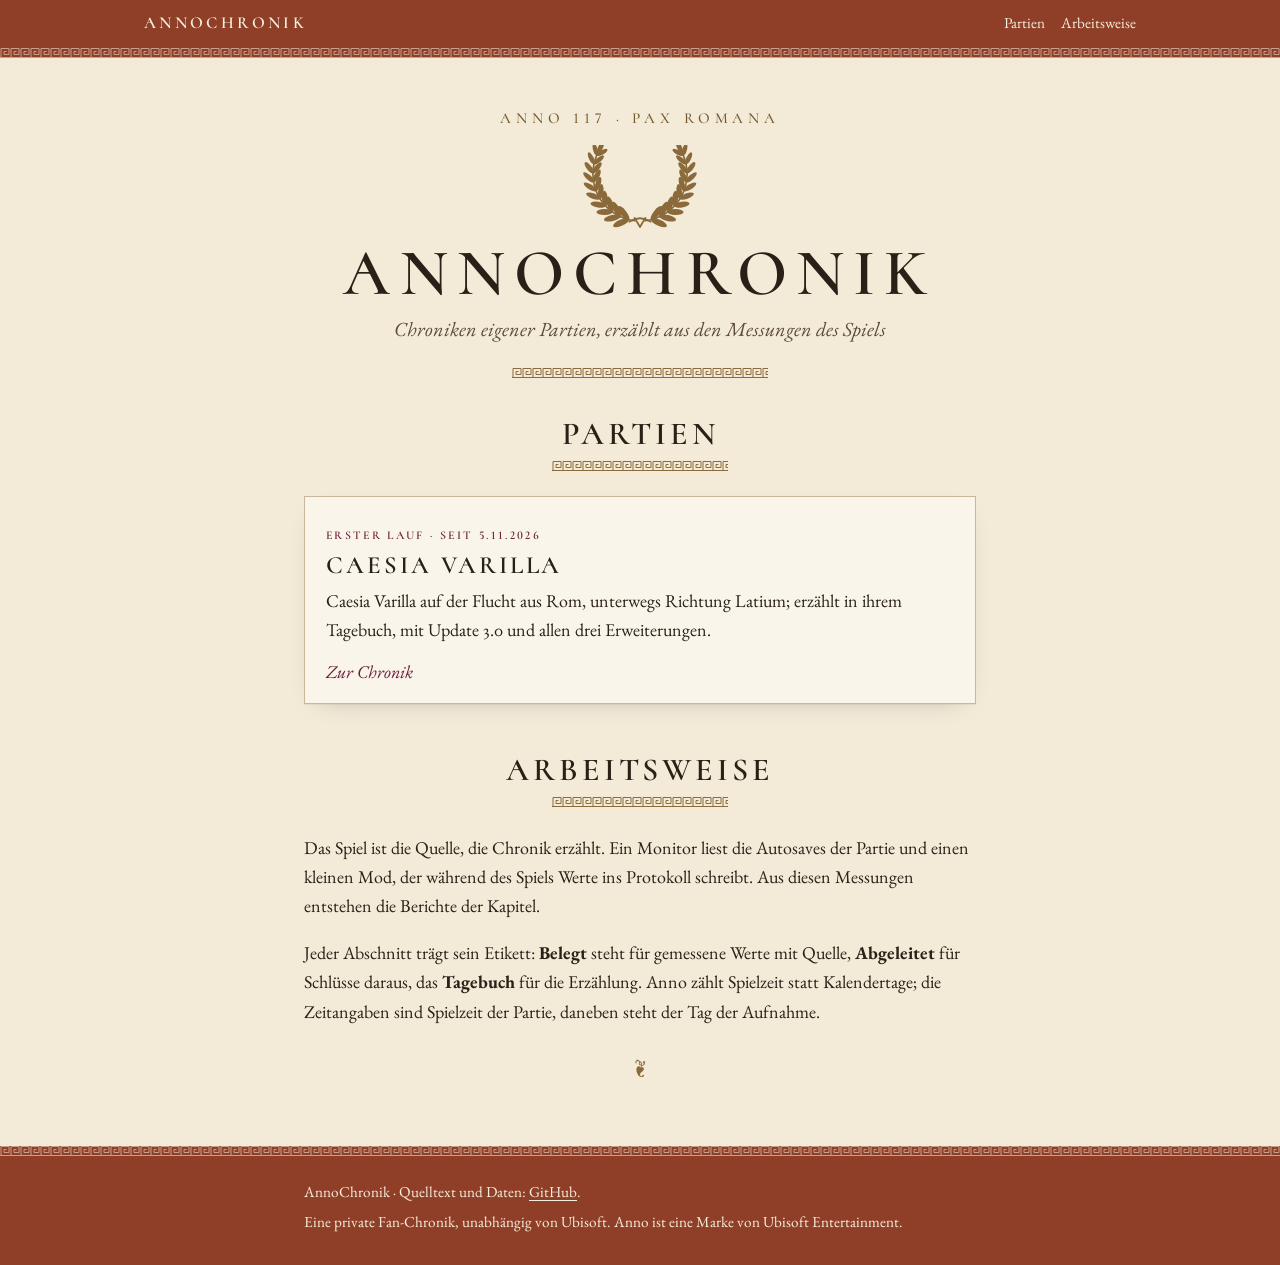
==== index.html @ caeddda4 "Gerüst der AnnoChronik: Portal und Chronik „Caesia Varilla · Erster Lauf“ - Portal und Chronikseite " ====
<!doctype html>
<html lang="de">
<head>
<meta charset="utf-8">
<meta name="viewport" content="width=device-width, initial-scale=1">
<title>AnnoChronik</title>
<meta name="description" content="Chroniken eigener Partien in Anno 117: Pax Romana, erzählt aus den Messungen des Spiels.">
<link rel="stylesheet" href="assets/roemisch.css">
<script src="assets/portal.js" defer></script>
</head>
<body>
<header class="ac-kopf">
  <div class="ac-kopf-innen">
    <a class="ac-marke" href="./">AnnoChronik</a>
    <nav aria-label="Seite"><a href="#welten">Partien</a><a href="#arbeitsweise">Arbeitsweise</a></nav>
  </div>
  <div class="ac-maeander" aria-hidden="true"></div>
</header>

<main>
  <section class="ac-titelblatt" aria-labelledby="titel">
    <p class="ac-oben">Anno 117 · Pax Romana</p>
    <div class="ac-lorbeer" aria-hidden="true"></div>
    <h1 id="titel">AnnoChronik</h1>
    <p class="ac-unter">Chroniken eigener Partien, erzählt aus den Messungen des Spiels</p>
    <div class="ac-maeander" aria-hidden="true"></div>
  </section>

  <section class="ac-abschnitt" id="welten" aria-labelledby="welten-titel">
    <h2 id="welten-titel">Partien</h2>
    <div class="ac-maeander" aria-hidden="true"></div>
    <div class="ac-welten" id="welten-liste">
      <a class="ac-welt" href="saves/erster-lauf/chronik.html">
        <span class="ac-status">Erster Lauf · seit 5.11.2026</span>
        <h3>Caesia Varilla</h3>
        <p>Caesia Varilla auf der Flucht aus Rom, unterwegs Richtung Latium; erzählt in ihrem Tagebuch, mit Update 3.0 und allen drei Erweiterungen.</p>
        <p class="ac-mehr">Zur Chronik</p>
      </a>
    </div>
  </section>

  <section class="ac-abschnitt" id="arbeitsweise" aria-labelledby="arbeitsweise-titel">
    <h2 id="arbeitsweise-titel">Arbeitsweise</h2>
    <div class="ac-maeander" aria-hidden="true"></div>
    <p>Das Spiel ist die Quelle, die Chronik erzählt. Ein Monitor liest die Autosaves der Partie und einen kleinen Mod, der während des Spiels Werte ins Protokoll schreibt. Aus diesen Messungen entstehen die Berichte der Kapitel.</p>
    <p>Jeder Abschnitt trägt sein Etikett: <strong>Belegt</strong> steht für gemessene Werte mit Quelle, <strong>Abgeleitet</strong> für Schlüsse daraus, das <strong>Tagebuch</strong> für die Erzählung. Anno zählt Spielzeit statt Kalendertage; die Zeitangaben sind Spielzeit der Partie, daneben steht der Tag der Aufnahme.</p>
    <p class="ac-schluss" aria-hidden="true">❦</p>
  </section>
</main>

<footer class="ac-fuss">
  <div class="ac-maeander" aria-hidden="true"></div>
  <div class="ac-fuss-innen">
    <p>AnnoChronik · Quelltext und Daten: <a href="https://github.com/alexmondragonwrites-glitch/AnnoChronik">GitHub</a>.</p>
    <p>Eine private Fan-Chronik, unabhängig von Ubisoft. Anno ist eine Marke von Ubisoft Entertainment.</p>
  </div>
</footer>
</body>
</html>
---- assets/roemisch.css ----
/* AnnoChronik · Erscheinungsbild „römisch“: Bauinschrift und Pergament.
   Farben als Variablen, hell und dunkel; Schriften lokal (SIL OFL), keine fremden Server. */

@font-face { font-family: "EB Garamond"; src: url("fonts/eb-garamond.woff2") format("woff2"); font-weight: 400 800; font-style: normal; font-display: swap; }
@font-face { font-family: "EB Garamond"; src: url("fonts/eb-garamond-italic.woff2") format("woff2"); font-weight: 400 800; font-style: italic; font-display: swap; }
@font-face { font-family: "Cormorant"; src: url("fonts/cormorant.woff2") format("woff2"); font-weight: 300 700; font-style: normal; font-display: swap; }
@font-face { font-family: "Cormorant"; src: url("fonts/cormorant-italic.woff2") format("woff2"); font-weight: 300 700; font-style: italic; font-display: swap; }

:root {
  --ac-paper: #f3ead8;        /* Pergament */
  --ac-paper-2: #faf5ea;      /* Bericht */
  --ac-paper-3: #ead8b9;      /* Tagebuch */
  --ac-ink: #2a2017;          /* Tinte, Sepia-Schwarz */
  --ac-ink-soft: #5b4a39;
  --ac-terra: #8f3f27;        /* Terrakotta: Kopf und Fuß */
  --ac-terra-ink: #f8efe0;
  --ac-purpur: #6a1d3a;       /* Tagebuch, Initialen */
  --ac-bronze: #8a6a3a;       /* Linien, Rahmen, Ornamente */
  --ac-bronze-text: #73562b;  /* Bronze für kleine Schrift (Kontrast AA) */
  --ac-line: rgba(138, 106, 58, 0.45);
  --ac-shadow: 0 1px 0 rgba(42, 32, 23, 0.06), 0 8px 24px -16px rgba(42, 32, 23, 0.35);
  --ac-titel: "Cormorant", "EB Garamond", Georgia, serif;
  --ac-text: "EB Garamond", Georgia, "Times New Roman", serif;
  --ac-mass: 44rem;
  color-scheme: light dark;
}

@media (prefers-color-scheme: dark) {
  :root {
    --ac-paper: #1c1916;      /* Basalt */
    --ac-paper-2: #24201c;
    --ac-paper-3: #2d2520;
    --ac-ink: #eee3cf;        /* Elfenbein */
    --ac-ink-soft: #c9b89d;
    --ac-terra: #4a2418;
    --ac-terra-ink: #f3e6d2;
    --ac-purpur: #dc93ae;
    --ac-bronze: #c29c62;
    --ac-bronze-text: #cfab73;
    --ac-line: rgba(194, 156, 98, 0.4);
    --ac-shadow: 0 1px 0 rgba(0, 0, 0, 0.3), 0 10px 26px -18px rgba(0, 0, 0, 0.8);
  }
}

*, *::before, *::after { box-sizing: border-box; }
html { -webkit-text-size-adjust: 100%; text-size-adjust: 100%; }
body {
  margin: 0;
  background: var(--ac-paper);
  color: var(--ac-ink);
  font: 400 1.125rem/1.62 var(--ac-text);
  font-variant-numeric: oldstyle-nums proportional-nums;
  overflow-wrap: break-word;
}
a { color: var(--ac-purpur); text-decoration-thickness: 1px; text-underline-offset: 0.18em; }
a:hover { text-decoration-thickness: 2px; }
:focus-visible { outline: 2px solid var(--ac-purpur); outline-offset: 3px; }
img { max-width: 100%; height: auto; }

/* Ornamente als Masken, eingefärbt mit Bronze */
.ac-maeander {
  height: 10px;
  background: var(--ac-bronze);
  -webkit-mask: url("maeander.svg") repeat-x left center / 10px 10px;
  mask: url("maeander.svg") repeat-x left center / 10px 10px;
}
.ac-lorbeer {
  width: 9.5rem;
  aspect-ratio: 200 / 112;
  margin: 0 auto;
  background: var(--ac-bronze);
  -webkit-mask: url("lorbeer.svg") no-repeat center / contain;
  mask: url("lorbeer.svg") no-repeat center / contain;
}

/* Kopf und Fuß */
.ac-kopf { background: var(--ac-terra); color: var(--ac-terra-ink); }
.ac-kopf-innen {
  max-width: 64rem; margin: 0 auto; padding: 0.7rem 1rem;
  display: flex; flex-wrap: wrap; gap: 0.4rem 1.2rem; align-items: baseline; justify-content: space-between;
}
.ac-marke {
  font: 600 1.05rem/1.2 var(--ac-titel); letter-spacing: 0.2em; text-transform: uppercase;
  color: inherit; text-decoration: none;
}
.ac-kopf nav { display: flex; flex-wrap: wrap; gap: 0.2rem 1rem; font-size: 0.95rem; }
.ac-kopf nav a { color: inherit; text-decoration: none; border-bottom: 1px solid transparent; }
.ac-kopf nav a:hover { border-bottom-color: currentColor; }
.ac-kopf .ac-maeander, .ac-fuss .ac-maeander { background: var(--ac-terra-ink); opacity: 0.55; }
.ac-fuss { margin-top: 4rem; background: var(--ac-terra); color: var(--ac-terra-ink); font-size: 0.95rem; }
.ac-fuss-innen { max-width: var(--ac-mass); margin: 0 auto; padding: 1.2rem 1rem 1.6rem; }
.ac-fuss a { color: inherit; }
.ac-fuss p { margin: 0.3rem 0; }

/* Satzspiegel */
main { max-width: var(--ac-mass); margin: 0 auto; padding: 0 1rem; }
.ac-titelblatt { text-align: center; padding: 3.2rem 0 2.4rem; }
.ac-titelblatt .ac-oben {
  font: 500 0.95rem/1.3 var(--ac-titel); letter-spacing: 0.32em; text-transform: uppercase; color: var(--ac-bronze-text);
  margin: 0 0 1rem;
}
.ac-titelblatt h1 {
  font: 600 clamp(2.4rem, 8vw, 4.1rem)/1.02 var(--ac-titel);
  letter-spacing: 0.14em; text-transform: uppercase; margin: 0.6rem 0 0.4rem;
  font-variant-numeric: lining-nums;
}
.ac-titelblatt .ac-unter { font-style: italic; font-size: 1.25rem; color: var(--ac-ink-soft); margin: 0.2rem 0 1.4rem; }
.ac-titelblatt .ac-zeile {
  font: 500 0.92rem/1.5 var(--ac-titel); letter-spacing: 0.22em; text-transform: uppercase; color: var(--ac-bronze-text);
  margin: 1.2rem 0 0;
}
.ac-titelblatt .ac-maeander { max-width: 16rem; margin: 1.4rem auto 0; }

.ac-hinweis {
  font-size: 0.98rem; color: var(--ac-ink-soft); text-align: center; font-style: italic; margin: 0 auto 2rem; max-width: 36rem;
}

/* Inhaltsverzeichnis */
.ac-inhalt { border-top: 1px solid var(--ac-line); border-bottom: 1px solid var(--ac-line); padding: 1rem 0; margin: 0 0 2.5rem; }
.ac-inhalt h2 { margin: 0 0 0.6rem; font: 600 0.95rem/1.3 var(--ac-titel); letter-spacing: 0.24em; text-transform: uppercase; color: var(--ac-bronze-text); text-align: center; }
.ac-inhalt ol { list-style: none; margin: 0; padding: 0; columns: 2 14rem; column-gap: 2rem; }
.ac-inhalt li { break-inside: avoid; padding: 0.15rem 0; }
.ac-inhalt .ac-nr { display: inline-block; min-width: 2.4rem; font-family: var(--ac-titel); font-weight: 600; letter-spacing: 0.08em; color: var(--ac-bronze-text); font-variant-numeric: lining-nums; }

/* Abschnitte */
.ac-abschnitt { margin: 0 0 3rem; scroll-margin-top: 1rem; }
.ac-abschnitt > h2 {
  font: 600 clamp(1.5rem, 4.5vw, 2rem)/1.15 var(--ac-titel); letter-spacing: 0.12em; text-transform: uppercase;
  text-align: center; margin: 0 0 0.5rem;
}
.ac-abschnitt > h2 .ac-nr { display: block; font-size: 0.8rem; letter-spacing: 0.34em; color: var(--ac-bronze-text); margin-bottom: 0.2rem; }
.ac-abschnitt > .ac-maeander { max-width: 11rem; margin: 0 auto 1.6rem; }
.ac-abschnitt h3 { font: 600 1.3rem/1.25 var(--ac-titel); letter-spacing: 0.04em; margin: 1.8rem 0 0.6rem; }
.ac-schluss { text-align: center; color: var(--ac-bronze); margin: 1.6rem 0 0; font-size: 1.2rem; }

/* Textarten */
.ac-etikett {
  display: inline-block; font: 600 0.74rem/1 var(--ac-titel); letter-spacing: 0.22em; text-transform: uppercase;
  padding: 0.32rem 0.55rem 0.28rem; border: 1px solid currentColor; border-radius: 2px; margin: 0 0 0.8rem;
}
.ac-bericht {
  background: var(--ac-paper-2); border-top: 3px double var(--ac-bronze); border-bottom: 3px double var(--ac-bronze);
  padding: 1.2rem 1.3rem 1rem; margin: 1.4rem 0; box-shadow: var(--ac-shadow);
}
.ac-bericht .ac-etikett { color: var(--ac-bronze-text); }
.ac-quelle { font-style: italic; font-size: 0.95rem; color: var(--ac-ink-soft); margin: 0.9rem 0 0; }
.ac-kanon {
  background: var(--ac-paper-2); border-top: 3px double var(--ac-purpur); border-bottom: 3px double var(--ac-purpur);
  padding: 1.2rem 1.3rem 1rem; margin: 1.4rem 0; box-shadow: var(--ac-shadow);
}
.ac-kanon .ac-etikett { color: var(--ac-purpur); }
.ac-kanon h3 { color: var(--ac-purpur); }
.ac-tagebuch {
  position: relative; background: var(--ac-paper-3); padding: 1.5rem 1.4rem 1.2rem; margin: 1.6rem 0;
  border: 1px solid var(--ac-line); outline: 1px solid var(--ac-line); outline-offset: -7px;
  text-align: justify; hyphens: auto; box-shadow: var(--ac-shadow);
}
.ac-tagebuch .ac-etikett { color: var(--ac-purpur); }
.ac-tagebuch h3 { font-style: italic; font-weight: 500; letter-spacing: 0.02em; margin-top: 0.4rem; }
.ac-tagebuch .ac-rand { float: right; margin: 0 0 0.4rem 1rem; font: italic 0.88rem/1.3 var(--ac-text); color: var(--ac-ink-soft); text-align: right; }
.ac-tagebuch > p:first-of-type::first-letter {
  float: left; font: 600 3.4rem/0.86 var(--ac-titel); color: var(--ac-purpur); padding: 0.28rem 0.5rem 0 0;
}
.ac-randnotiz { border-left: 3px solid var(--ac-bronze); padding: 0.2rem 0 0.2rem 1rem; margin: 1.2rem 0; font-style: italic; color: var(--ac-ink-soft); }
.ac-randnotiz .ac-etikett { color: var(--ac-bronze-text); font-style: normal; }

/* Steckbrief und Kennzahlen */
.ac-steckbrief { display: grid; grid-template-columns: minmax(9rem, max-content) 1fr; gap: 0.35rem 1.2rem; margin: 0.4rem 0 0; }
.ac-steckbrief dt { font: 600 0.82rem/1.6 var(--ac-titel); letter-spacing: 0.16em; text-transform: uppercase; color: var(--ac-bronze-text); padding-top: 0.15rem; }
.ac-steckbrief dd { margin: 0; }
.ac-steckbrief ul { margin: 0; padding-left: 1.1rem; }
@media (max-width: 34rem) {
  .ac-steckbrief { grid-template-columns: 1fr; gap: 0.1rem; }
  .ac-steckbrief dd { margin-bottom: 0.6rem; }
}
.ac-kennzahlen { display: flex; flex-wrap: wrap; gap: 0.8rem; margin: 1rem 0; }
.ac-kennzahl { flex: 1 1 9rem; border: 1px solid var(--ac-line); background: var(--ac-paper-2); padding: 0.7rem 0.9rem; }
.ac-kennzahl b { display: block; font: 600 1.6rem/1.1 var(--ac-titel); font-variant-numeric: lining-nums tabular-nums; }
.ac-kennzahl span { font-size: 0.9rem; color: var(--ac-ink-soft); }

/* Register */
.ac-tabelle-rahmen { overflow-x: auto; margin: 0.6rem 0; }
table.ac-register { width: 100%; border-collapse: collapse; font-size: 1rem; }
.ac-register th {
  text-align: left; font: 600 0.78rem/1.3 var(--ac-titel); letter-spacing: 0.16em; text-transform: uppercase; color: var(--ac-bronze-text);
  border-bottom: 2px solid var(--ac-bronze); padding: 0.4rem 0.5rem;
}
.ac-register td { border-bottom: 1px solid var(--ac-line); padding: 0.5rem; vertical-align: top; }
.ac-register td.ac-zeit { white-space: nowrap; font-variant-numeric: lining-nums tabular-nums; }
.ac-register .ac-art { font: 600 0.72rem/1 var(--ac-titel); letter-spacing: 0.16em; text-transform: uppercase; color: var(--ac-bronze-text); white-space: nowrap; }
.ac-register .ac-leer { text-align: center; font-style: italic; color: var(--ac-ink-soft); }
@media (max-width: 34rem) {
  table.ac-register thead { display: none; }
  .ac-register tr { display: block; border-bottom: 1px solid var(--ac-line); padding: 0.5rem 0; }
  .ac-register td { display: block; border: 0; padding: 0.1rem 0; }
}

/* Quellen und Quellenmarken */
a.ac-q {
  font: 600 0.72rem/1 var(--ac-titel); letter-spacing: 0.08em; text-decoration: none; color: var(--ac-bronze-text);
  border: 1px solid var(--ac-line); padding: 0.12rem 0.3rem; border-radius: 2px; vertical-align: 0.15em; font-variant-numeric: lining-nums;
}
a.ac-q:hover { border-color: var(--ac-bronze); }
.ac-quellen { padding-left: 0; list-style: none; }
.ac-quellen li { margin: 0 0 0.6rem; padding-left: 3rem; text-indent: -3rem; scroll-margin-top: 1rem; }
.ac-quellen li b { display: inline-block; width: 3rem; text-indent: 0; font-family: var(--ac-titel); color: var(--ac-bronze-text); font-variant-numeric: lining-nums; }
.ac-quellen li:target { background: var(--ac-paper-2); outline: 1px solid var(--ac-line); }

/* Messdatenzeile */
.ac-messdaten { font-size: 0.95rem; color: var(--ac-ink-soft); text-align: center; margin: -1rem 0 2.2rem; }

/* Portal */
.ac-welten { display: grid; grid-template-columns: repeat(auto-fit, minmax(16rem, 1fr)); gap: 1.2rem; margin: 0 0 2rem; }
.ac-welt {
  display: block; background: var(--ac-paper-2); border: 1px solid var(--ac-line); padding: 1.3rem 1.3rem 1.1rem;
  color: inherit; text-decoration: none; box-shadow: var(--ac-shadow); transition: border-color 0.15s ease;
}
.ac-welt:hover { border-color: var(--ac-bronze); }
.ac-welt h3 { font: 600 1.55rem/1.15 var(--ac-titel); letter-spacing: 0.12em; text-transform: uppercase; margin: 0.2rem 0 0.4rem; }
.ac-welt .ac-status { font: 600 0.74rem/1 var(--ac-titel); letter-spacing: 0.2em; text-transform: uppercase; color: var(--ac-purpur); }
.ac-welt p { margin: 0.4rem 0 0; }
.ac-welt .ac-mehr { color: var(--ac-purpur); font-style: italic; margin-top: 0.8rem; }

/* Versalzeilen mit Versalziffern; Mediävalziffern bleiben dem Lesetext. Am Ende, weil die
   font-Kurzschreibweise oben die Ziffernart zurücksetzt. */
.ac-titelblatt .ac-oben, .ac-titelblatt .ac-zeile, .ac-welt .ac-status, .ac-kopf .ac-marke, .ac-etikett,
.ac-register th, .ac-steckbrief dt, .ac-abschnitt > h2, .ac-inhalt h2, .ac-titelblatt h1 { font-variant-numeric: lining-nums; }

@media (prefers-reduced-motion: reduce) { * { transition: none !important; scroll-behavior: auto !important; } }
@media print {
  .ac-kopf, .ac-fuss { background: none; color: var(--ac-ink); }
  .ac-bericht, .ac-tagebuch, .ac-welt { box-shadow: none; }
}
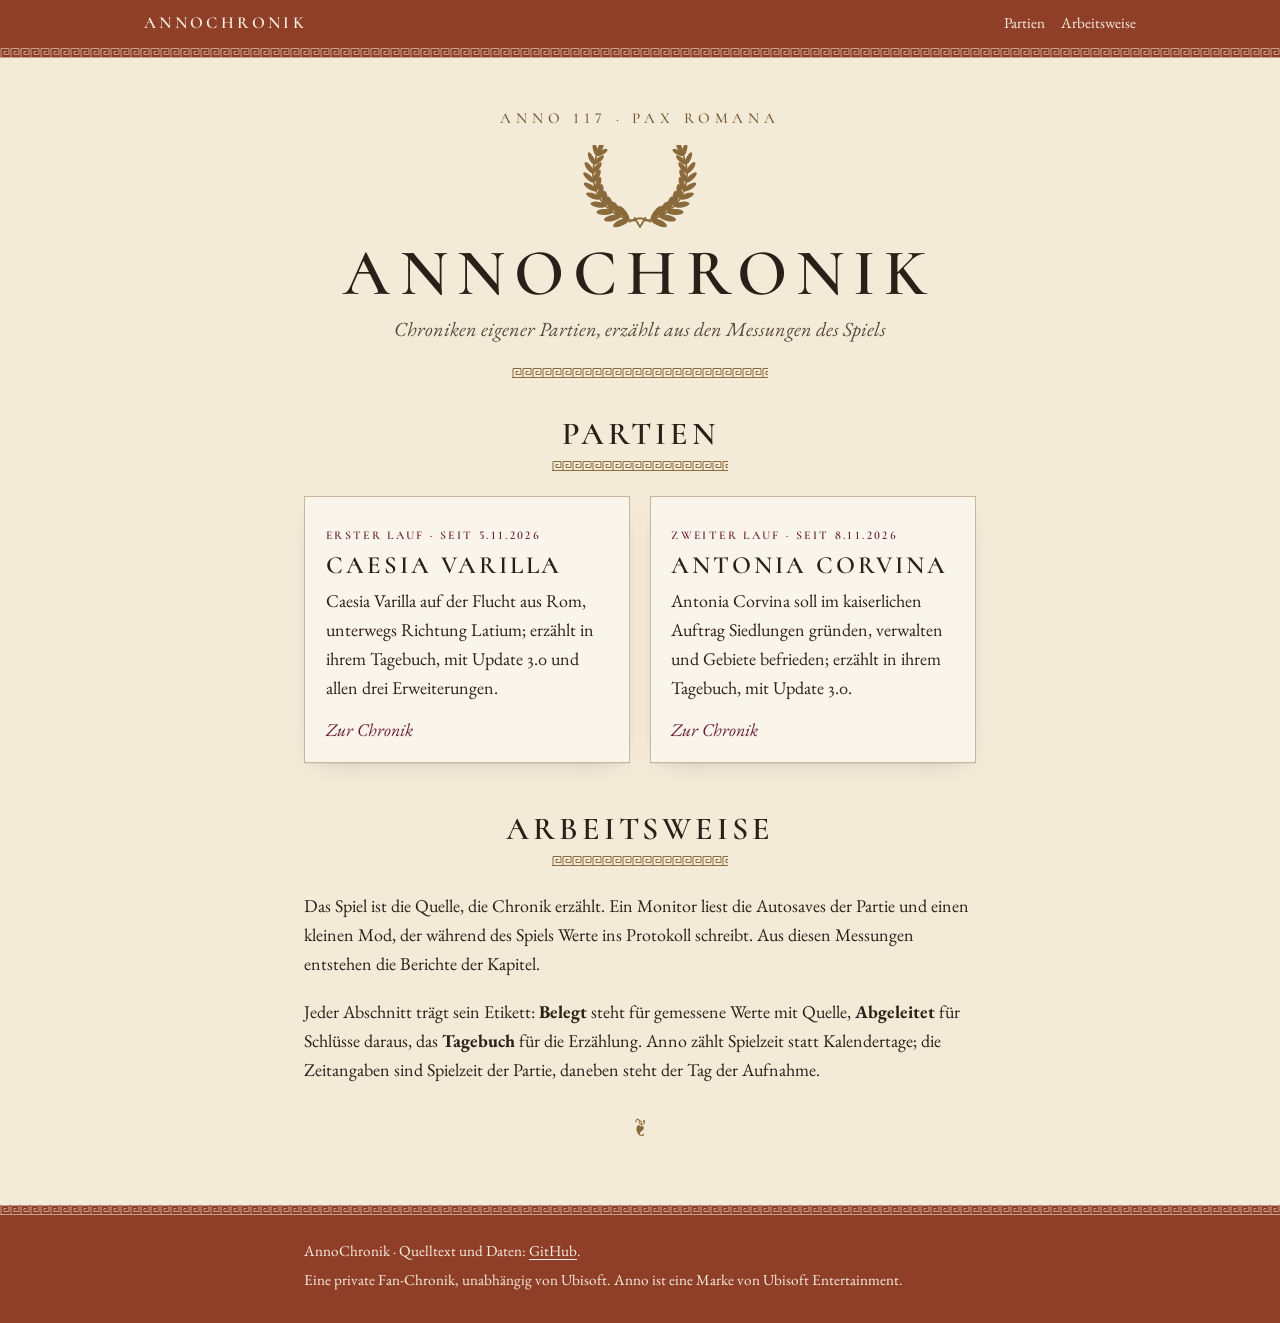
==== commit ff7c671a: "Zweiter Lauf: Antonia Corvina angelegt, Karten je Provinz richtig Neue Chronik saves/zweiter-lauf/ "" ====
--- a/index.html
+++ b/index.html
@@ -36,6 +36,12 @@
         <p>Caesia Varilla auf der Flucht aus Rom, unterwegs Richtung Latium; erzählt in ihrem Tagebuch, mit Update 3.0 und allen drei Erweiterungen.</p>
         <p class="ac-mehr">Zur Chronik</p>
       </a>
+      <a class="ac-welt" href="saves/zweiter-lauf/chronik.html">
+        <span class="ac-status">Zweiter Lauf · seit 8.11.2026</span>
+        <h3>Antonia Corvina</h3>
+        <p>Antonia Corvina soll im kaiserlichen Auftrag Siedlungen gründen, verwalten und Gebiete befrieden; erzählt in ihrem Tagebuch, mit Update 3.0.</p>
+        <p class="ac-mehr">Zur Chronik</p>
+      </a>
     </div>
   </section>
 
--- a/assets/roemisch.css
+++ b/assets/roemisch.css
@@ -221,6 +221,140 @@
 .ac-welt p { margin: 0.4rem 0 0; }
 .ac-welt .ac-mehr { color: var(--ac-purpur); font-style: italic; margin-top: 0.8rem; }
 
+/* Kapitel: Kopf, Zeitachse im Bericht, Einträge und Formen des Tagebuchs (seit Kapitel I) */
+.ac-inhalt .ac-inhalt-kapitel { columns: auto; margin: 0.1rem 0 0.15rem 2.4rem; font-size: 0.98rem; font-style: italic; }
+.ac-kapitel { margin: 2.8rem 0 0; scroll-margin-top: 1rem; }
+.ac-kapitel + .ac-kapitel { margin-top: 3.2rem; padding-top: 2.4rem; border-top: 1px solid var(--ac-line); }
+.ac-kapitel-kopf { text-align: center; margin: 0 0 1.2rem; }
+.ac-kapitel-kopf .ac-kapitel-nr {
+  margin: 0 0 0.35rem; font: 600 0.8rem/1.3 var(--ac-titel); letter-spacing: 0.34em; text-transform: uppercase;
+  color: var(--ac-bronze-text); font-variant-numeric: lining-nums;
+}
+.ac-abschnitt .ac-kapitel-kopf h3 {
+  margin: 0 0 0.5rem; font: 600 clamp(1.75rem, 6vw, 2.5rem)/1.08 var(--ac-titel); letter-spacing: 0.1em; text-transform: uppercase;
+  font-variant-numeric: lining-nums;
+}
+.ac-kapitel-kopf .ac-kapitel-zeit { margin: 0; font-style: italic; font-size: 1rem; color: var(--ac-ink-soft); }
+.ac-kapitel-kopf .ac-kapitel-einschnitt { margin: 0.25rem 0 0; font-size: 1rem; color: var(--ac-purpur); }
+.ac-kapitel-kopf .ac-maeander { max-width: 7rem; margin: 1rem auto 0; }
+
+.ac-kapitel .ac-kennzahl span { display: block; margin-top: 0.3rem; line-height: 1.4; }
+.ac-bericht h4 { margin: 1.2rem 0 0.5rem; font: 600 1.15rem/1.25 var(--ac-titel); letter-spacing: 0.04em; }
+.ac-zeitachse { list-style: none; margin: 0.4rem 0 1.3rem; padding: 0 0 0 0.3rem; }
+.ac-zeitachse li {
+  position: relative; display: grid; grid-template-columns: 9.4rem 1fr; column-gap: 0.4rem;
+  padding: 0.14rem 0 0.14rem 1.1rem; border-left: 2px solid var(--ac-line); line-height: 1.45;
+}
+.ac-zeitachse li::before {
+  content: ""; position: absolute; left: -5px; top: 0.62em; width: 8px; height: 8px; border-radius: 50%; background: var(--ac-bronze);
+}
+.ac-zeitachse .ac-zeitpunkt { padding-top: 0.08rem; font-size: 0.95rem; color: var(--ac-bronze-text); font-variant-numeric: lining-nums tabular-nums; }
+.ac-zeitachse .ac-einschnitt { font-weight: 600; }
+.ac-zeitachse .ac-einschnitt::before { background: var(--ac-purpur); }
+@media (max-width: 34rem) { .ac-zeitachse li { grid-template-columns: 1fr; padding-bottom: 0.3rem; } }
+
+.ac-tagebuch .ac-bezug { margin: 0 0 0.3rem; font-size: 0.95rem; font-style: italic; color: var(--ac-ink-soft); text-align: left; }
+.ac-eintrag { margin: 1.4rem 0 0; padding-top: 1.2rem; border-top: 1px solid var(--ac-line); }
+.ac-eintrag h4 { margin: 0 0 0.6rem; font: italic 500 1.3rem/1.25 var(--ac-titel); letter-spacing: 0.02em; }
+.ac-eintrag:not(.ac-eintrag--notiz):not(.ac-eintrag--rechnung) > p:first-of-type::first-letter {
+  float: left; font: 600 2.7rem/0.86 var(--ac-titel); color: var(--ac-purpur); padding: 0.22rem 0.45rem 0 0;
+}
+.ac-eintrag--notiz > p { font-style: italic; padding-left: 1rem; border-left: 1px solid var(--ac-line); }
+.ac-rechnung { min-width: min(100%, 22rem); border-collapse: collapse; margin: 0.2rem 0 0.9rem; text-align: left; font-variant-numeric: lining-nums tabular-nums; }
+.ac-rechnung caption { caption-side: top; text-align: left; font-style: italic; color: var(--ac-ink-soft); padding: 0 0 0.3rem; }
+.ac-rechnung td { padding: 0.15rem 0; border-bottom: 1px dotted var(--ac-line); vertical-align: bottom; }
+.ac-rechnung td + td { padding-left: 1.6rem; text-align: right; }
+.ac-rechnung .ac-summe td { border-top: 1px solid var(--ac-ink-soft); border-bottom: 0; font-weight: 600; }
+.ac-liste { list-style: none; margin: 0.3rem 0 0.9rem; padding: 0; text-align: left; }
+.ac-liste li { padding: 0.08rem 0 0.08rem 1.2rem; text-indent: -1.2rem; }
+.ac-liste li::before { content: "– "; color: var(--ac-bronze-text); }
+.ac-tagebuch .ac-inschrift {
+  margin: 0.6rem auto 0.9rem; padding: 0.7rem 1rem; max-width: 24rem; text-align: center; hyphens: manual;
+  font: 600 1.1rem/1.55 var(--ac-titel); letter-spacing: 0.18em; color: var(--ac-ink);
+  border-top: 3px double var(--ac-bronze); border-bottom: 3px double var(--ac-bronze); font-variant-numeric: lining-nums;
+}
+.ac-brief { margin: 0.4rem 0 0.2rem; padding: 0.1rem 0 0.1rem 1.1rem; border-left: 2px solid var(--ac-purpur); }
+.ac-brief .ac-anrede { font-style: italic; }
+.ac-brief .ac-gruss { text-align: right; font-style: italic; }
+
+@media (max-width: 34rem) {
+  .ac-tagebuch { text-align: left; }
+  .ac-tagebuch .ac-inschrift { padding: 0.6rem 0.2rem; font-size: 0.98rem; letter-spacing: 0.1em; }
+}
+
+.ac-inselliste { list-style: none; margin: 0.4rem 0 0.8rem; padding: 0; }
+.ac-inselliste li { padding: 0.35rem 0; border-bottom: 1px solid var(--ac-line); }
+
+/* Karte (karte.html): Kapitelwahl und Kartenstände, breiter als der Satzspiegel. Die Karte selbst bleibt Pergament, auch im Dunkelmodus. */
+.ac-karte-buehne { width: min(76rem, calc(100vw - 2rem)); margin: 0 0 3rem 50%; transform: translateX(-50%); }
+.ac-karte-wahl { display: flex; flex-wrap: wrap; justify-content: center; gap: 0.5rem; margin: 0 0 1.2rem; }
+.ac-karte-wahl a {
+  min-width: 2.9rem; padding: 0.42rem 0.75rem 0.32rem; text-align: center; text-decoration: none;
+  font: 600 1rem/1.2 var(--ac-titel); letter-spacing: 0.1em; font-variant-numeric: lining-nums;
+  color: var(--ac-ink); background: var(--ac-paper-2); border: 1px solid var(--ac-line); border-radius: 2px;
+}
+.ac-karte-wahl a:hover { border-color: var(--ac-bronze); }
+.ac-karte-wahl a[aria-current="true"] { background: var(--ac-purpur); border-color: var(--ac-purpur); color: var(--ac-paper-2); }
+.ac-karte-stand { margin: 0 0 2.5rem; scroll-margin-top: 1rem; }
+.ac-karte-js .ac-karte-stand:not(.ist-aktiv) { display: none; }
+.ac-karte-bild { display: block; padding: 0.4rem; background: #f1e6cc; border: 1px solid var(--ac-bronze); box-shadow: var(--ac-shadow); }
+.ac-karte-bild + .ac-karte-bild { margin-top: 1rem; }
+.ac-karte-bild img { display: block; width: 100%; height: auto; }
+.ac-karte-stand figcaption { max-width: var(--ac-mass); margin: 1rem auto 0; text-align: center; }
+.ac-karte-stand figcaption p { margin: 0.3rem 0; }
+.ac-karte-titel { font: 600 1.35rem/1.3 var(--ac-titel); letter-spacing: 0.06em; }
+.ac-karte-titel .ac-kapitel-nr {
+  display: block; font: 600 0.8rem/1.3 var(--ac-titel); letter-spacing: 0.34em; text-transform: uppercase;
+  color: var(--ac-bronze-text); font-variant-numeric: lining-nums;
+}
+.ac-karte-zeit { font-size: 0.98rem; font-style: italic; color: var(--ac-ink-soft); }
+.ac-karte-links { font-size: 0.98rem; }
+.ac-zeichen { list-style: none; margin: 0; padding: 0; display: grid; grid-template-columns: repeat(auto-fill, minmax(15rem, 1fr)); gap: 0.45rem 1.4rem; }
+.ac-zeichen li { display: flex; align-items: center; gap: 0.7rem; line-height: 1.35; }
+.ac-z {
+  flex: none; width: 2.2rem; height: 1.2rem; border-radius: 2px;
+  background-color: #f1e6cc; background-repeat: no-repeat; background-position: center; outline: 1px solid var(--ac-line);
+}
+.ac-z-caesia { background-image: linear-gradient(rgba(106, 29, 58, 0.3), rgba(106, 29, 58, 0.3)); box-shadow: inset 0 0 0 2px #6a1d3a; }
+.ac-z-tarragon { background-image: linear-gradient(rgba(52, 84, 130, 0.3), rgba(52, 84, 130, 0.3)); box-shadow: inset 0 0 0 2px #345482; }
+.ac-z-zara { background-image: linear-gradient(rgba(60, 110, 70, 0.3), rgba(60, 110, 70, 0.3)); box-shadow: inset 0 0 0 2px #3c6e46; }
+.ac-z-athr { background-image: linear-gradient(rgba(150, 110, 40, 0.3), rgba(150, 110, 40, 0.3)); box-shadow: inset 0 0 0 2px #966e28; }
+.ac-z-dritte { background-image: linear-gradient(#78643c, #78643c); background-size: 0.5rem 0.5rem; }
+.ac-z-haus { background-image: linear-gradient(var(--z, #6a1d3a), var(--z, #6a1d3a)); background-size: 0.5rem 0.5rem; }
+.ac-z-besitz { background-image: linear-gradient(color-mix(in srgb, var(--z) 30%, transparent), color-mix(in srgb, var(--z) 30%, transparent)); box-shadow: inset 0 0 0 2px var(--z); }
+.ac-z-betrieb { background-image: linear-gradient(#3c2418, #3c2418); background-size: 0.62rem 0.62rem; }
+.ac-z-strasse { background-image: linear-gradient(#8f3f27, #8f3f27); background-size: 80% 2px; }
+.ac-z-fluss { background-image: linear-gradient(#466e8c, #466e8c); background-size: 80% 4px; }
+.ac-z-wald { background-image: radial-gradient(circle, #707c4e 0 0.24rem, #424830 0.25rem 0.3rem, transparent 0.31rem); background-size: 0.7rem 0.7rem; background-repeat: repeat-x; background-position: 0.05rem center; }
+.ac-z-unentdeckt { box-shadow: inset 0 0 0 3px #f1e6cc; border: 2px dotted #5b4a39; border-radius: 50%; }
+
+/* Farben je Chronik: data-farbe an <html>. Dunkelblau ist die Palette von Antonia Corvina (lore/antonia-corvina.md):
+   Dunkelblau, Elfenbein und Bronze als Grundfarben, Bordeaux als dezenter Akzent. */
+:root[data-farbe="dunkelblau"] {
+  --ac-paper: #f7f2e6;        /* Elfenbein */
+  --ac-paper-2: #fcf9f1;
+  --ac-paper-3: #eee6d3;
+  --ac-terra: #1e3557;        /* Dunkelblau: Kopf und Fuß */
+  --ac-terra-ink: #f6f0e2;
+  --ac-purpur: #1e3e6e;       /* Dunkelblau an der Stelle von Purpur */
+  --ac-bordeaux: #6e2233;
+}
+@media (prefers-color-scheme: dark) {
+  :root[data-farbe="dunkelblau"] {
+    --ac-paper: #14181f;      /* Nachtblau */
+    --ac-paper-2: #1b212a;
+    --ac-paper-3: #222a35;
+    --ac-ink: #f0e9da;        /* Elfenbein */
+    --ac-terra: #16263f;
+    --ac-terra-ink: #efe6d2;
+    --ac-purpur: #a6c2e6;
+    --ac-bordeaux: #e0a0ac;
+  }
+}
+:root[data-farbe="dunkelblau"] .ac-tagebuch > p:first-of-type::first-letter,
+:root[data-farbe="dunkelblau"] .ac-eintrag:not(.ac-eintrag--notiz):not(.ac-eintrag--rechnung) > p:first-of-type::first-letter,
+:root[data-farbe="dunkelblau"] .ac-kapitel-kopf .ac-kapitel-einschnitt { color: var(--ac-bordeaux); }
+
 /* Versalzeilen mit Versalziffern; Mediävalziffern bleiben dem Lesetext. Am Ende, weil die
    font-Kurzschreibweise oben die Ziffernart zurücksetzt. */
 .ac-titelblatt .ac-oben, .ac-titelblatt .ac-zeile, .ac-welt .ac-status, .ac-kopf .ac-marke, .ac-etikett,
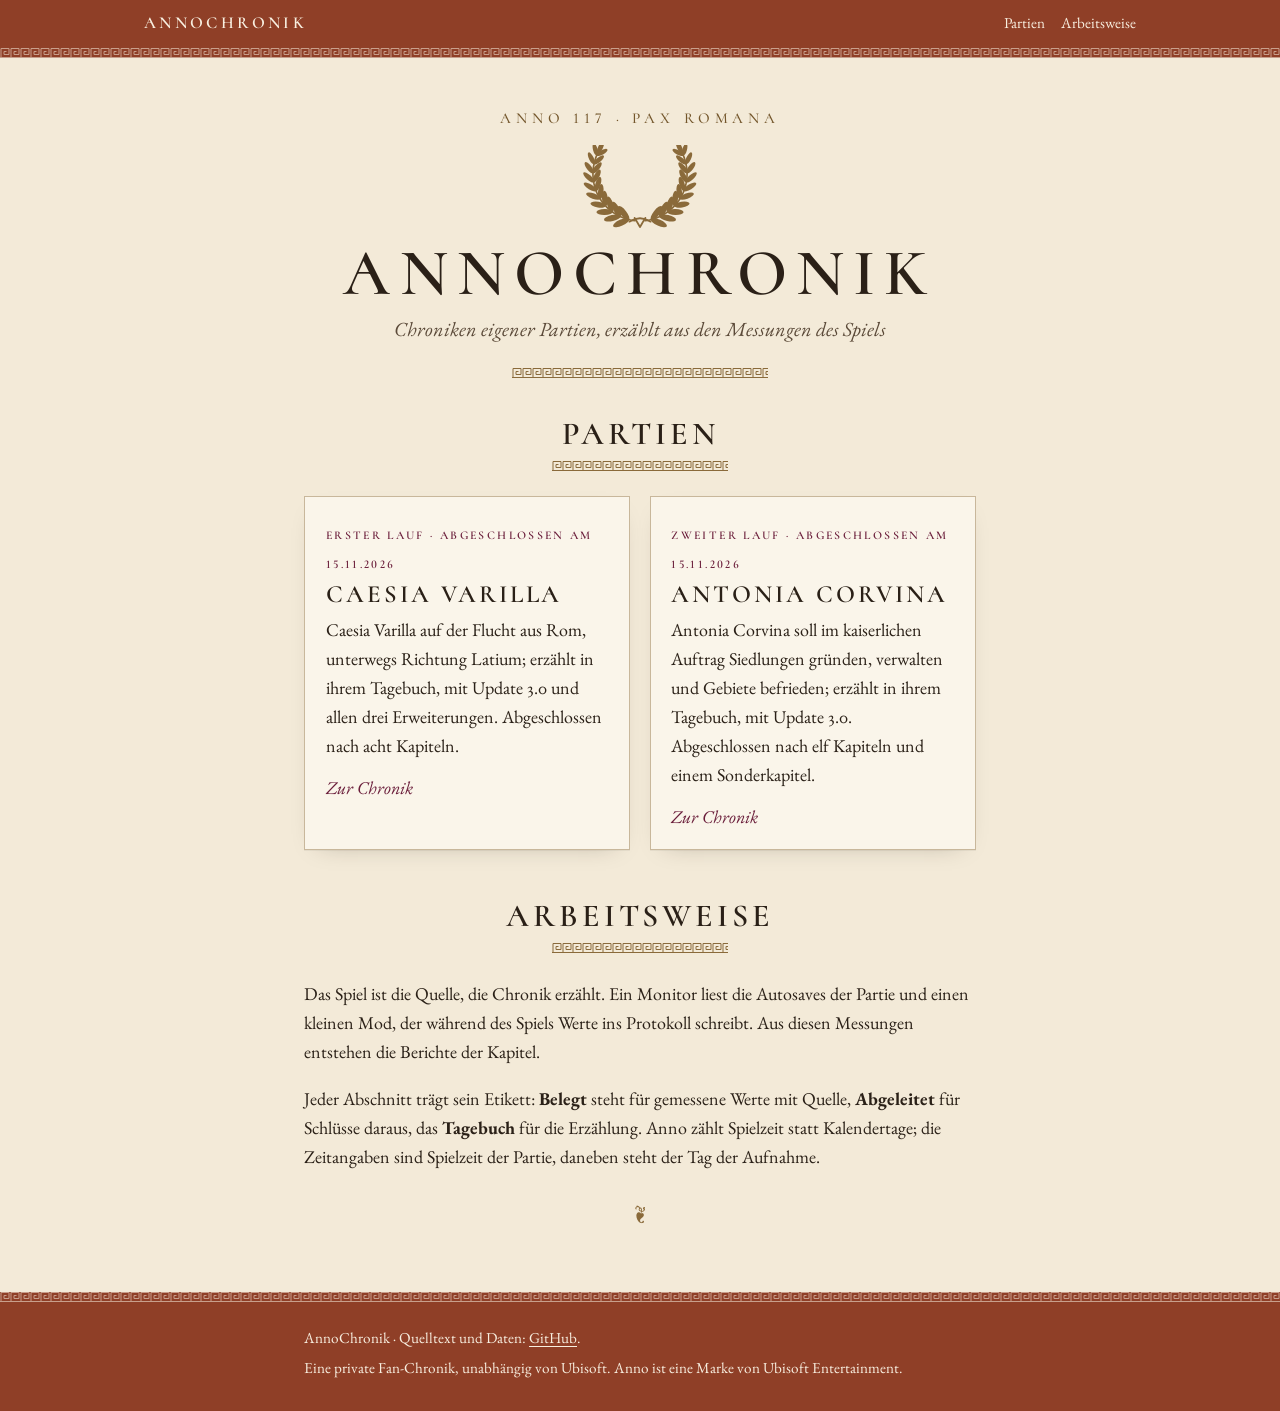
==== commit b8e635bc: "Erster und zweiter Lauf abgeschlossen Der Spieler hat Caesia Varilla und Antonia Corvina am 15.11.20" ====
--- a/index.html
+++ b/index.html
@@ -31,15 +31,15 @@
     <div class="ac-maeander" aria-hidden="true"></div>
     <div class="ac-welten" id="welten-liste">
       <a class="ac-welt" href="saves/erster-lauf/chronik.html">
-        <span class="ac-status">Erster Lauf · seit 5.11.2026</span>
+        <span class="ac-status">Erster Lauf · abgeschlossen am 15.11.2026</span>
         <h3>Caesia Varilla</h3>
-        <p>Caesia Varilla auf der Flucht aus Rom, unterwegs Richtung Latium; erzählt in ihrem Tagebuch, mit Update 3.0 und allen drei Erweiterungen.</p>
+        <p>Caesia Varilla auf der Flucht aus Rom, unterwegs Richtung Latium; erzählt in ihrem Tagebuch, mit Update 3.0 und allen drei Erweiterungen. Abgeschlossen nach acht Kapiteln.</p>
         <p class="ac-mehr">Zur Chronik</p>
       </a>
       <a class="ac-welt" href="saves/zweiter-lauf/chronik.html">
-        <span class="ac-status">Zweiter Lauf · seit 8.11.2026</span>
+        <span class="ac-status">Zweiter Lauf · abgeschlossen am 15.11.2026</span>
         <h3>Antonia Corvina</h3>
-        <p>Antonia Corvina soll im kaiserlichen Auftrag Siedlungen gründen, verwalten und Gebiete befrieden; erzählt in ihrem Tagebuch, mit Update 3.0.</p>
+        <p>Antonia Corvina soll im kaiserlichen Auftrag Siedlungen gründen, verwalten und Gebiete befrieden; erzählt in ihrem Tagebuch, mit Update 3.0. Abgeschlossen nach elf Kapiteln und einem Sonderkapitel.</p>
         <p class="ac-mehr">Zur Chronik</p>
       </a>
     </div>
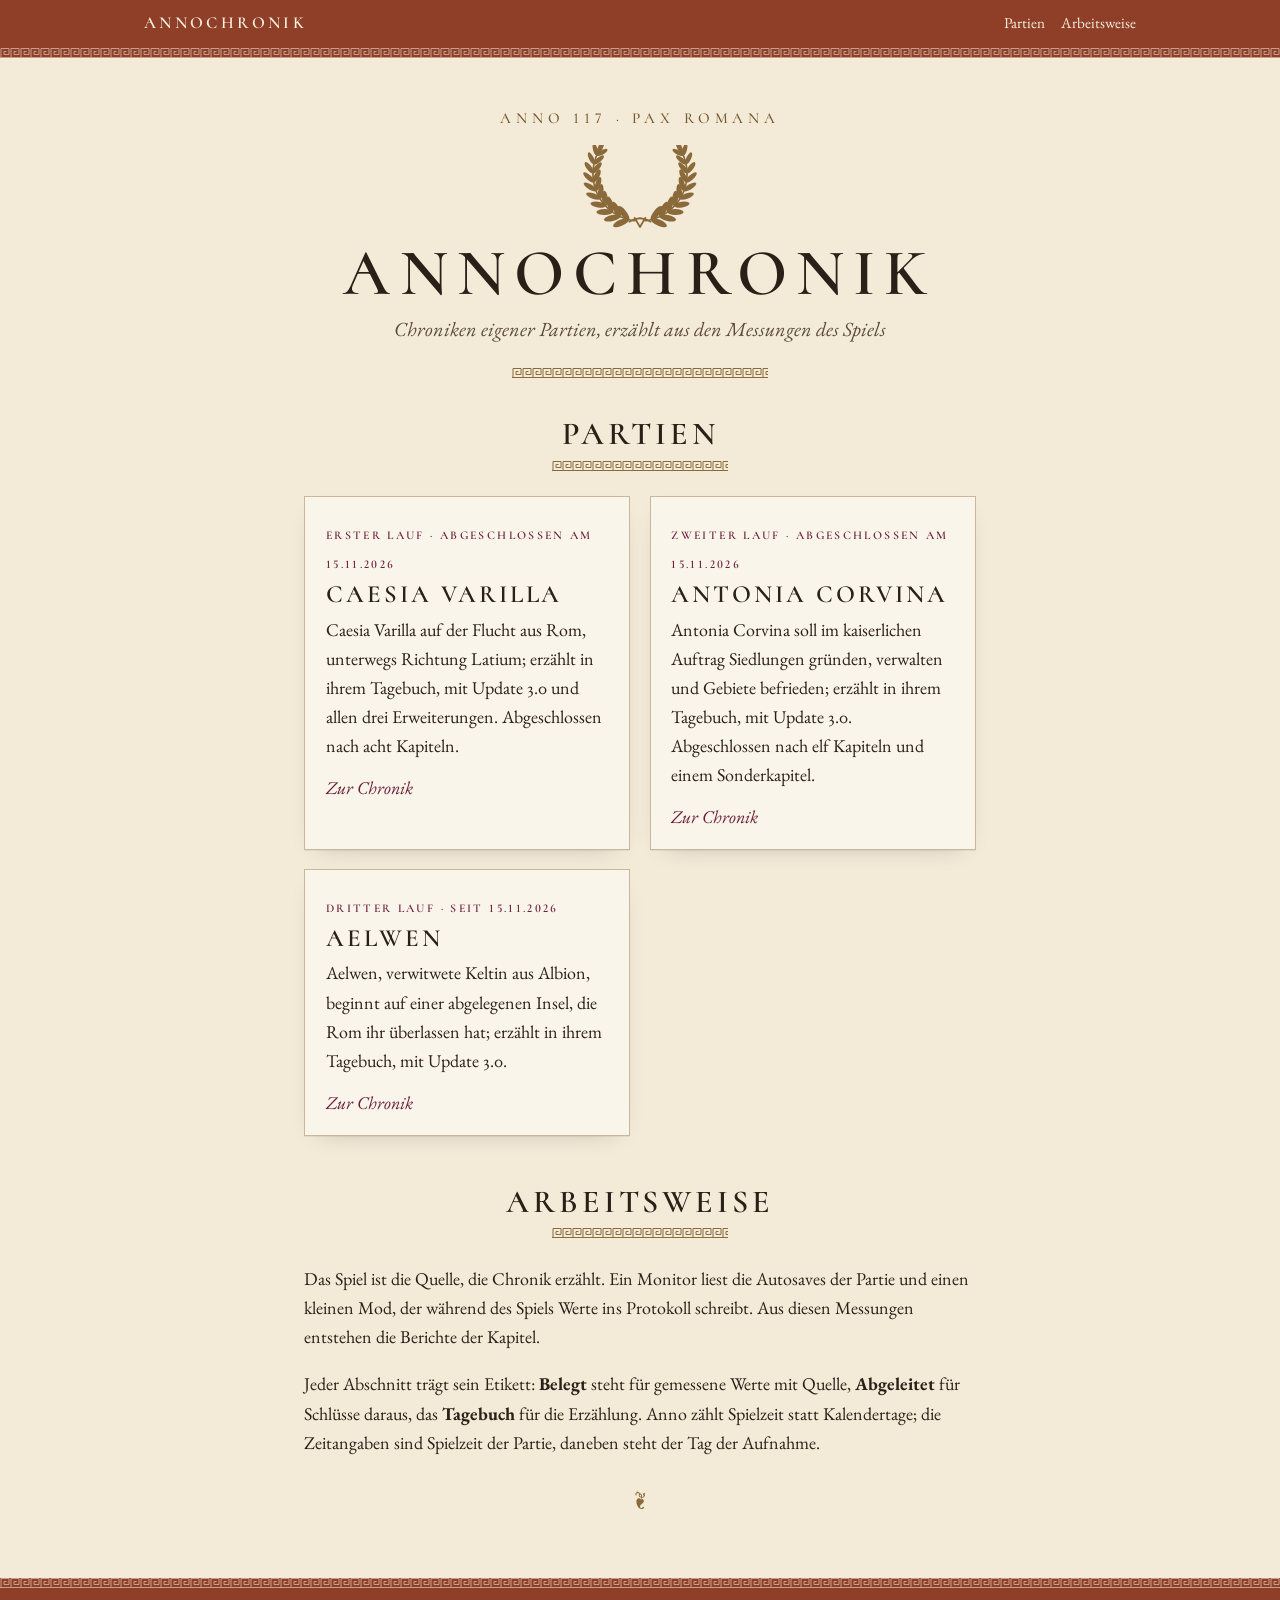
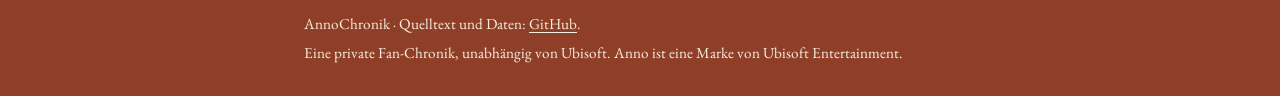
==== commit fd1b2666: "Dritter Lauf: Aelwen Neue Partie mit der Figur Aelwen; Dossier, Welt, Kaiser und Praetoren gibt der " ====
--- a/index.html
+++ b/index.html
@@ -42,6 +42,12 @@
         <p>Antonia Corvina soll im kaiserlichen Auftrag Siedlungen gründen, verwalten und Gebiete befrieden; erzählt in ihrem Tagebuch, mit Update 3.0. Abgeschlossen nach elf Kapiteln und einem Sonderkapitel.</p>
         <p class="ac-mehr">Zur Chronik</p>
       </a>
+      <a class="ac-welt" href="saves/dritter-lauf/chronik.html">
+        <span class="ac-status">Dritter Lauf · seit 15.11.2026</span>
+        <h3>Aelwen</h3>
+        <p>Aelwen, verwitwete Keltin aus Albion, beginnt auf einer abgelegenen Insel, die Rom ihr überlassen hat; erzählt in ihrem Tagebuch, mit Update 3.0.</p>
+        <p class="ac-mehr">Zur Chronik</p>
+      </a>
     </div>
   </section>
 
--- a/assets/roemisch.css
+++ b/assets/roemisch.css
@@ -355,6 +355,52 @@
 :root[data-farbe="dunkelblau"] .ac-eintrag:not(.ac-eintrag--notiz):not(.ac-eintrag--rechnung) > p:first-of-type::first-letter,
 :root[data-farbe="dunkelblau"] .ac-kapitel-kopf .ac-kapitel-einschnitt { color: var(--ac-bordeaux); }
 
+/* Waldgrün ist die Palette von Aelwen (dritter Lauf): Waldgrün für Kopf, Fuß und Tagebuch, Gold für Linien,
+   Ornamente und Initialen. Kontrast: Schrift mindestens 4,5 : 1, die großen Initialen mindestens 3 : 1. */
+:root[data-farbe="waldgruen"] {
+  --ac-paper: #f1eedf;        /* helles Pergament */
+  --ac-paper-2: #f9f7ee;
+  --ac-paper-3: #e6e2c9;
+  --ac-terra: #1f3a29;        /* Waldgrün: Kopf und Fuß */
+  --ac-terra-ink: #f2ead0;
+  --ac-purpur: #275236;       /* Waldgrün an der Stelle von Purpur */
+  --ac-bronze: #a17e24;       /* Gold: Linien, Rahmen, Ornamente */
+  --ac-bronze-text: #6e5414;  /* Gold für kleine Schrift */
+  --ac-line: rgba(161, 126, 36, 0.45);
+  --ac-gold: #9c7a1f;         /* Initialen */
+}
+@media (prefers-color-scheme: dark) {
+  :root[data-farbe="waldgruen"] {
+    --ac-paper: #121814;      /* Nachtwald */
+    --ac-paper-2: #182019;
+    --ac-paper-3: #1f2a21;
+    --ac-ink: #ece6d1;
+    --ac-ink-soft: #c3bc9f;
+    --ac-terra: #15291c;
+    --ac-terra-ink: #efe4c3;
+    --ac-purpur: #9fcaa9;
+    --ac-bronze: #cfac55;
+    --ac-bronze-text: #d8b966;
+    --ac-line: rgba(207, 172, 85, 0.4);
+    --ac-gold: #d6b45c;
+  }
+}
+:root[data-farbe="waldgruen"] .ac-tagebuch > p:first-of-type::first-letter,
+:root[data-farbe="waldgruen"] .ac-eintrag:not(.ac-eintrag--notiz):not(.ac-eintrag--rechnung) > p:first-of-type::first-letter { color: var(--ac-gold); }
+
+/* Keltisch (data-stil an <html>): Knotenband statt Mäander, Knotenring statt Lorbeer. Erzeugt von scripts/ornamente.py. */
+:root[data-stil="keltisch"] .ac-maeander {
+  height: 14px;
+  -webkit-mask: url("knotenband.svg") center / 24px 14px round;
+  mask: url("knotenband.svg") center / 24px 14px round;
+}
+:root[data-stil="keltisch"] .ac-lorbeer {
+  width: 6.5rem;
+  aspect-ratio: 1;
+  -webkit-mask-image: url("knotenring.svg");
+  mask-image: url("knotenring.svg");
+}
+
 /* Versalzeilen mit Versalziffern; Mediävalziffern bleiben dem Lesetext. Am Ende, weil die
    font-Kurzschreibweise oben die Ziffernart zurücksetzt. */
 .ac-titelblatt .ac-oben, .ac-titelblatt .ac-zeile, .ac-welt .ac-status, .ac-kopf .ac-marke, .ac-etikett,
